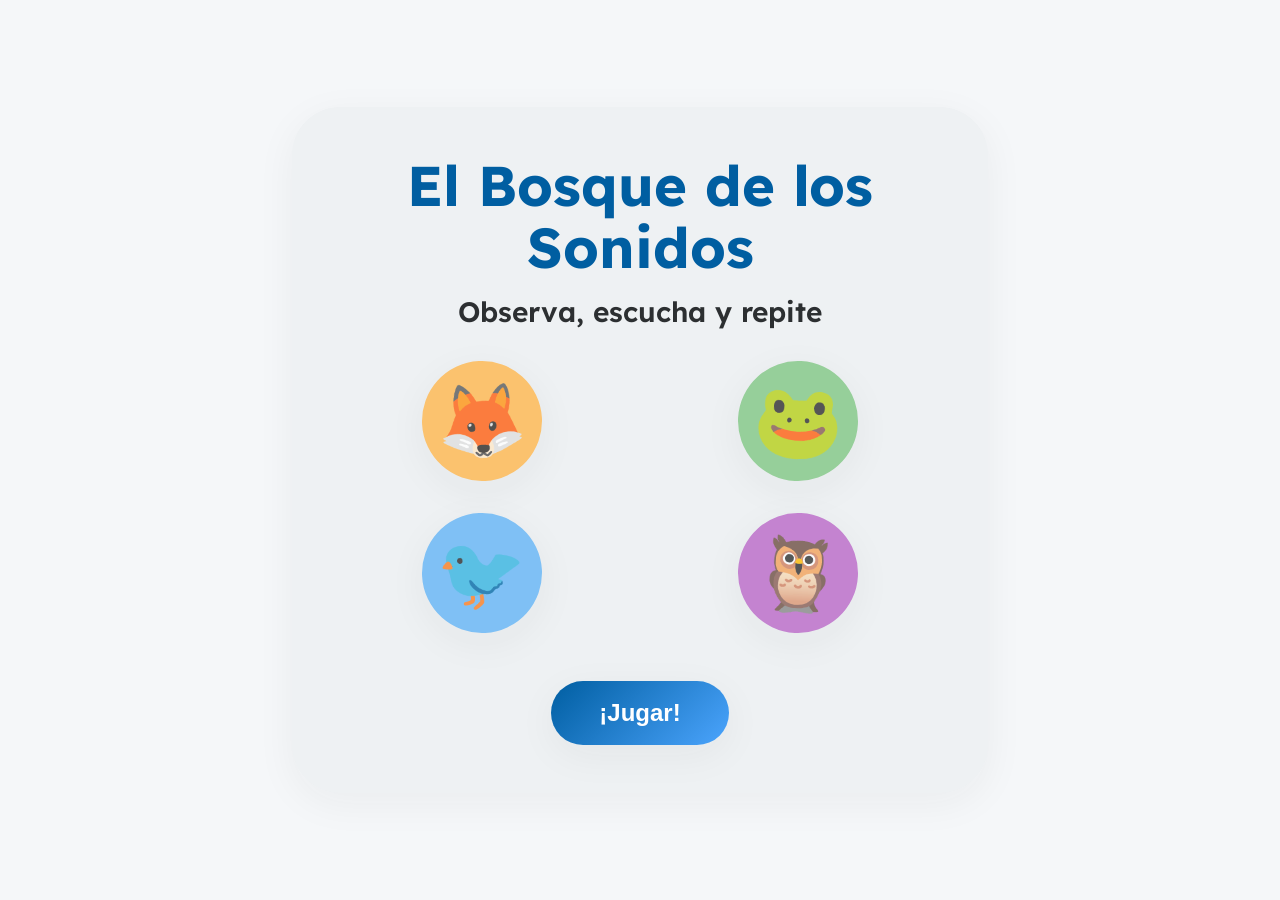
==== forest/index.html @ 24d1949c "prototipo de simon dice" ====
<!doctype html>
<html lang="es">
  <head>
    <meta charset="UTF-8" />
    <meta name="viewport" content="width=device-width, initial-scale=1.0" />
    <title>El Bosque de los Sonidos</title>
    <link rel="stylesheet" href="/forest/style.css" />
  </head>
  <body>
    <main class="game-surface">
      <header>
        <h1 class="display-lg">El Bosque de los Sonidos</h1>
        <p class="headline-md instruction-text" id="status-text">
          Observa, escucha y repite
        </p>
      </header>

      <div class="animal-grid">
        <button class="animal-pad" data-id="0" style="--pad-color: #ffb74d">
          🦊
        </button>
        <button class="animal-pad" data-id="1" style="--pad-color: #81c784">
          🐸
        </button>
        <button class="animal-pad" data-id="2" style="--pad-color: #64b5f6">
          🐦
        </button>
        <button class="animal-pad" data-id="3" style="--pad-color: #ba68c8">
          🦉
        </button>
      </div>

      <div class="controls">
        <button id="start-btn" class="primary-btn title-lg">¡Jugar!</button>
      </div>
    </main>

    <script src="/forest/script.js"></script>
  </body>
</html>
---- forest/style.css ----
@import url('https://fonts.googleapis.com/css2?family=Lexend:wght@400;600;700&display=swap');

:root {
  /* Design System Palette */
  --surface: #f5f7f9;
  --surface-container-low: #eef1f3;
  --on-surface: #2c2f31; /* Nada de negro puro */
  --primary: #005ea1;
  --primary-container: #4ba4fd;
  --on-primary: #ffffff;
  
  /* Sombra Ambiental: difuminada, expansiva, color oscuro al 5% */
  --ambient-shadow: 0px 10px 40px 0px rgba(44, 47, 49, 0.05);
  
  font-family: 'Lexend', sans-serif;
}

body {
  margin: 0;
  background-color: var(--surface);
  color: var(--on-surface);
  display: flex;
  justify-content: center;
  align-items: center;
  min-height: 100vh;
  overflow: hidden; /* Evita scrolls accidentales por los niños */
}

.game-surface {
  background-color: var(--surface-container-low);
  border-radius: 3rem; /* Esquinas muy suaves */
  padding: 3rem;
  box-shadow: var(--ambient-shadow);
  text-align: center;
  max-width: 600px;
  width: 90%;
}

/* Typography Scales */
.display-lg { font-size: 3.5rem; font-weight: 700; margin: 0; color: var(--primary); line-height: 1.1; }
.headline-md { font-size: 1.75rem; font-weight: 600; margin: 1rem 0 2rem; color: var(--on-surface); }
.title-lg { font-size: 1.5rem; font-weight: 600; }

/* Grid y Botones de Animales */
.animal-grid {
  display: grid;
  grid-template-columns: repeat(2, 1fr);
  gap: 2rem; /* Mucho espacio en blanco cognitivo */
  margin-bottom: 3rem;
  justify-items: center;
}

.animal-pad {
  background-color: var(--pad-color);
  border: none; /* Regla "No-Line" */
  border-radius: 9999px; /* Forma de píldora/círculo táctil */
  width: 120px;
  height: 120px;
  font-size: 4.5rem;
  display: flex;
  justify-content: center;
  align-items: center;
  cursor: pointer;
  box-shadow: var(--ambient-shadow);
  /* Animación fluida acelerada por hardware */
  transition: transform 0.2s cubic-bezier(0.34, 1.56, 0.64, 1), filter 0.2s ease;
  opacity: 0.8;
  -webkit-tap-highlight-color: transparent; /* Quita el recuadro azul nativo en móviles */
}

/* Asimetría Orgánica: Los animales están levemente inclinados */
.animal-pad:nth-child(odd) { transform: rotate(-3deg); }
.animal-pad:nth-child(even) { transform: rotate(3deg); }

/* Estado Activo (Cuando el juego se ilumina o el niño lo toca) */
.animal-pad.active {
  transform: scale(1.15) rotate(0deg); /* Exageración visual para feedback claro */
  filter: brightness(1.3);
  opacity: 1;
  box-shadow: 0px 20px 40px 0px rgba(44, 47, 49, 0.1);
}

/* Botón Primario: Signature Gradient */
.primary-btn {
  background: linear-gradient(135deg, var(--primary), var(--primary-container));
  color: var(--on-primary);
  border: none;
  border-radius: 3rem;
  padding: 1rem 3rem;
  min-height: 64px; /* Target táctil grande */
  cursor: pointer;
  box-shadow: var(--ambient-shadow);
  transition: transform 0.2s ease, box-shadow 0.2s ease;
}

.primary-btn:hover {
  transform: translateY(-2px);
}
.primary-btn:active {
  transform: scale(0.95);
}
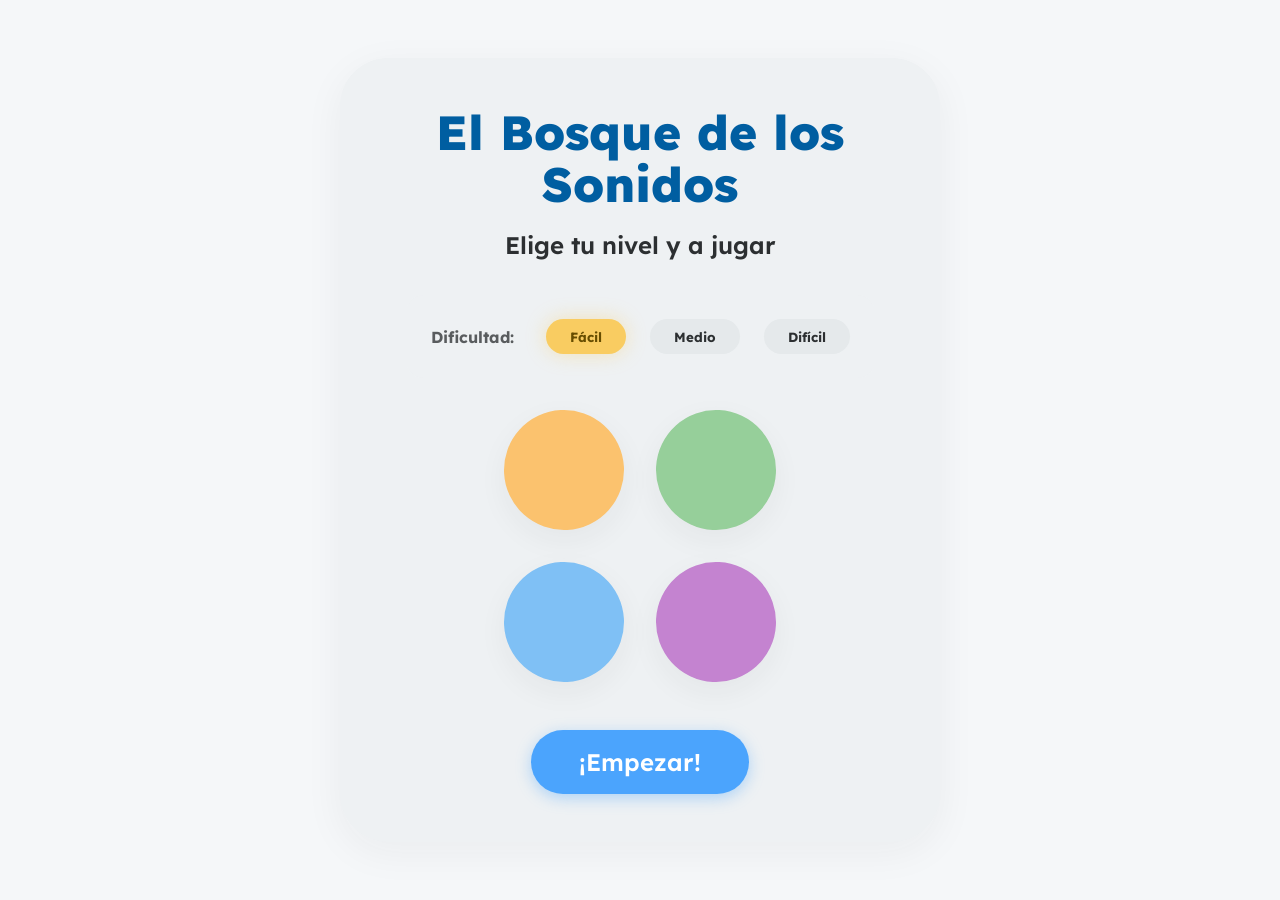
==== commit 7782b607: "modificación simon dice, ui y temporizadores DDA" ====
--- a/forest/index.html
+++ b/forest/index.html
@@ -3,38 +3,69 @@
   <head>
     <meta charset="UTF-8" />
     <meta name="viewport" content="width=device-width, initial-scale=1.0" />
-    <title>El Bosque de los Sonidos</title>
-    <link rel="stylesheet" href="/forest/style.css" />
+    <title>El Bosque de los Sonidos - EduPlay</title>
+    <link
+      href="https://fonts.googleapis.com/css2?family=Lexend:wght@400;600;700;800&display=swap"
+      rel="stylesheet"
+    />
+    <link rel="stylesheet" href="../style.css" />
+    <link rel="stylesheet" href="forest-style.css" />
   </head>
-  <body>
+  <body class="game-body">
     <main class="game-surface">
       <header>
         <h1 class="display-lg">El Bosque de los Sonidos</h1>
         <p class="headline-md instruction-text" id="status-text">
-          Observa, escucha y repite
+          Elige tu nivel y a jugar
         </p>
       </header>
 
-      <div class="animal-grid">
-        <button class="animal-pad" data-id="0" style="--pad-color: #ffb74d">
-          🦊
+      <div class="filters-container game-setup">
+        <span class="filter-label">Dificultad:</span>
+        <button
+          class="filter-btn difficulty-filter active-gold"
+          data-diff="facil"
+        >
+          Fácil
         </button>
-        <button class="animal-pad" data-id="1" style="--pad-color: #81c784">
-          🐸
+        <button class="filter-btn difficulty-filter" data-diff="medio">
+          Medio
         </button>
-        <button class="animal-pad" data-id="2" style="--pad-color: #64b5f6">
-          🐦
-        </button>
-        <button class="animal-pad" data-id="3" style="--pad-color: #ba68c8">
-          🦉
+        <button class="filter-btn difficulty-filter" data-diff="dificil">
+          Difícil
         </button>
       </div>
 
+      <div class="animal-grid">
+        <button
+          class="animal-pad"
+          data-id="0"
+          style="--pad-color: #ffb74d"
+        ></button>
+        <button
+          class="animal-pad"
+          data-id="1"
+          style="--pad-color: #81c784"
+        ></button>
+        <button
+          class="animal-pad"
+          data-id="2"
+          style="--pad-color: #64b5f6"
+        ></button>
+        <button
+          class="animal-pad"
+          data-id="3"
+          style="--pad-color: #ba68c8"
+        ></button>
+      </div>
+
       <div class="controls">
-        <button id="start-btn" class="primary-btn title-lg">¡Jugar!</button>
+        <button id="start-btn" class="btn btn-primary title-lg">
+          ¡Empezar!
+        </button>
       </div>
     </main>
 
-    <script src="/forest/script.js"></script>
+    <script src="game.js"></script>
   </body>
 </html>
--- a/style.css
+++ b/style.css
@@ -0,0 +1,538 @@
+/* --- Variables y Reset --- */
+:root {
+    --bg-color: #f5f7f9;
+    --surface-color: #ffffff;
+    --surface-light: #eef1f3;
+    --surface-border: #e5e9eb;
+    
+    --primary-blue: #005ea1;
+    --primary-light: #4ba4fd;
+    --text-main: #2c2f31;
+    --text-muted: #595c5e;
+    
+    --accent-yellow: #f9cc61;
+    --accent-yellow-dark: #674d00;
+    --accent-green: #8cf8bc;
+    --accent-green-dark: #006942;
+    --accent-red: #b31b25;
+    
+    --hero-gradient: linear-gradient(135deg, #e0f2fe 0%, #dcfce7 50%, #fef9c3 100%);
+}
+
+* {
+    margin: 0;
+    padding: 0;
+    box-sizing: border-box;
+}
+
+body {
+    font-family: 'Lexend', sans-serif;
+    background-color: var(--bg-color);
+    color: var(--text-main);
+    line-height: 1.5;
+}
+
+.container {
+    max-width: 1200px;
+    margin: 0 auto;
+    padding: 2rem;
+    display: flex;
+    flex-direction: column;
+    gap: 3rem;
+}
+
+/* --- Navbar --- */
+.navbar {
+    display: flex;
+    justify-content: space-between;
+    align-items: center;
+    padding: 1rem 2rem;
+    background-color: rgba(255, 255, 255, 0.8);
+    backdrop-filter: blur(16px);
+    box-shadow: 0 4px 20px rgba(0,0,0,0.03);
+    position: sticky;
+    top: 0;
+    z-index: 100;
+}
+
+.logo {
+    font-size: 1.5rem;
+    font-weight: 800;
+    background: linear-gradient(to bottom right, #0ea5e9, #2563eb);
+    -webkit-background-clip: text;
+    background-clip: text;
+    color: transparent;
+}
+
+.nav-links {
+    display: flex;
+    gap: 2rem;
+}
+
+.nav-links a {
+    text-decoration: none;
+    color: var(--text-muted);
+    font-weight: 500;
+    font-size: 0.95rem;
+    transition: color 0.3s;
+}
+
+.nav-links a.active, .nav-links a:hover {
+    color: var(--primary-light);
+    font-weight: 700;
+}
+
+.nav-actions {
+    display: flex;
+    align-items: center;
+    gap: 1rem;
+}
+
+.icon-btn {
+    background-color: var(--surface-light);
+    border: none;
+    color: var(--primary-light);
+    cursor: pointer;
+    display: flex;
+    align-items: center;
+    justify-content: center;
+    padding: 0.6rem;
+    border-radius: 50%;
+    transition: transform 0.3s;
+}
+
+.icon-btn:hover {
+    transform: scale(1.1);
+}
+
+.avatar {
+    width: 40px;
+    height: 40px;
+    border-radius: 50%;
+    overflow: hidden;
+    background-color: #e2e8f0;
+}
+
+.avatar img {
+    width: 100%;
+    height: 100%;
+    object-fit: cover;
+}
+
+/* --- Hero Section --- */
+.hero {
+    background: var(--hero-gradient);
+    border-radius: 2rem;
+    padding: 3rem;
+    display: flex;
+    justify-content: space-between;
+    align-items: center;
+    gap: 2rem;
+}
+
+.hero-content h1 {
+    font-size: 3.5rem;
+    font-weight: 900;
+    line-height: 1.1;
+    color: var(--text-main);
+    margin-bottom: 1rem;
+}
+
+.hero-content h1 span {
+    color: var(--primary-blue);
+}
+
+.hero-content p {
+    font-size: 1.2rem;
+    margin-bottom: 2rem;
+    color: var(--text-muted);
+}
+
+.hero-image-card {
+    background: var(--surface-color);
+    border-radius: 2rem;
+    width: 300px;
+    height: 300px;
+    display: flex;
+    justify-content: center;
+    align-items: center;
+    box-shadow: 0 10px 30px rgba(0,0,0,0.05);
+}
+
+.mascot {
+    width: 80%;
+    height: auto;
+}
+
+/* --- Buttons --- */
+.btn {
+    padding: 0.8rem 1.5rem;
+    border: none;
+    border-radius: 2rem;
+    font-family: 'Lexend', sans-serif;
+    font-weight: 700;
+    font-size: 1rem;
+    cursor: pointer;
+    display: inline-flex;
+    align-items: center;
+    gap: 0.5rem;
+    transition: transform 0.2s, box-shadow 0.2s;
+}
+
+.btn:active {
+    transform: scale(0.95);
+}
+
+.btn-primary {
+    background-color: var(--primary-light);
+    color: white;
+    box-shadow: 0 4px 15px rgba(75, 164, 253, 0.4);
+}
+
+.btn-success {
+    background-color: var(--accent-green);
+    color: var(--accent-green-dark);
+}
+
+/* --- Daily Challenge --- */
+.daily-challenge {
+    background-color: var(--surface-light);
+    padding: 2rem;
+    border-radius: 2rem;
+}
+
+.section-header {
+    display: flex;
+    justify-content: space-between;
+    align-items: center;
+    margin-bottom: 1.5rem;
+}
+
+.section-header h2, .library-header h2 {
+    font-size: 2.2rem;
+    font-weight: 900;
+    color: var(--text-main);
+}
+
+.badge {
+    padding: 0.4rem 0.8rem;
+    border-radius: 1rem;
+    font-size: 0.8rem;
+    font-weight: 700;
+    display: inline-flex;
+    align-items: center;
+    gap: 0.3rem;
+}
+
+.timer-badge {
+    background-color: var(--accent-green-dark);
+    color: white;
+}
+
+.logic-badge {
+    background-color: var(--accent-yellow);
+    color: var(--accent-yellow-dark);
+    margin-bottom: 0.5rem;
+}
+
+.challenge-cards {
+    display: flex;
+    gap: 1.5rem;
+}
+
+.card {
+    background-color: var(--surface-color);
+    border-radius: 1.5rem;
+    padding: 1.5rem;
+    box-shadow: 0 4px 15px rgba(0,0,0,0.02);
+}
+
+.challenge-main-card {
+    flex: 2;
+    display: flex;
+    gap: 1.5rem;
+    align-items: center;
+}
+
+.challenge-img-placeholder {
+    width: 250px;
+    height: 150px;
+    background-color: #333;
+    border-radius: 1rem;
+    background-image: repeating-linear-gradient(45deg, #222 25%, transparent 25%, transparent 75%, #222 75%, #222), repeating-linear-gradient(45deg, #222 25%, #333 25%, #333 75%, #222 75%, #222);
+    background-position: 0 0, 10px 10px;
+    background-size: 20px 20px;
+}
+
+.challenge-info h3 {
+    font-size: 1.4rem;
+    font-weight: 800;
+    margin-bottom: 0.5rem;
+}
+
+.challenge-info p {
+    color: var(--text-muted);
+    font-size: 0.9rem;
+    margin-bottom: 1rem;
+}
+
+.reward-card {
+    flex: 1;
+    display: flex;
+    flex-direction: column;
+    align-items: center;
+    justify-content: center;
+    text-align: center;
+}
+
+.reward-icon {
+    width: 60px;
+    height: 60px;
+    background-color: var(--accent-yellow);
+    border-radius: 50%;
+    display: flex;
+    justify-content: center;
+    align-items: center;
+    margin-bottom: 1rem;
+}
+
+.reward-icon span {
+    color: var(--accent-yellow-dark);
+    font-size: 2rem;
+}
+
+/* --- Game Library (Nuevo) --- */
+.game-library {
+    display: flex;
+    flex-direction: column;
+    gap: 2rem;
+}
+
+.library-header {
+    display: flex;
+    flex-direction: column;
+    gap: 1.5rem;
+}
+
+.filters-container {
+    display: flex;
+    flex-wrap: wrap;
+    gap: 1.5rem;
+    align-items: center;
+    background-color: var(--surface-light);
+    padding: 1.5rem;
+    border-radius: 1rem;
+}
+
+.filter-group {
+    display: flex;
+    align-items: center;
+    gap: 0.5rem;
+}
+
+.scrollable-filters {
+    flex: 1;
+    overflow-x: auto;
+    scrollbar-width: none; /* Firefox */
+}
+.scrollable-filters::-webkit-scrollbar {
+    display: none; /* Chrome/Safari */
+}
+
+.filter-label {
+    font-weight: 700;
+    color: var(--text-muted);
+    margin-right: 0.5rem;
+    white-space: nowrap;
+}
+
+.filter-btn {
+    padding: 0.6rem 1.5rem;
+    border-radius: 2rem;
+    border: none;
+    background-color: var(--surface-border);
+    color: var(--text-main);
+    font-family: inherit;
+    font-weight: 700;
+    cursor: pointer;
+    white-space: nowrap;
+    transition: all 0.3s;
+}
+
+.filter-btn:hover {
+    background-color: #dfe3e6;
+}
+
+.filter-btn.active-gold {
+    background-color: var(--accent-yellow);
+    color: var(--accent-yellow-dark);
+    box-shadow: 0 0 20px rgba(249,204,97,0.4);
+}
+
+/* Library Bento Grid */
+.library-grid {
+    display: grid;
+    grid-template-columns: 1fr;
+    gap: 2rem;
+}
+
+@media (min-width: 768px) {
+    .library-grid {
+        grid-template-columns: repeat(2, 1fr);
+    }
+    .library-card.featured {
+        grid-column: span 2;
+    }
+}
+
+@media (min-width: 1024px) {
+    .library-grid {
+        grid-template-columns: repeat(3, 1fr);
+    }
+    .library-card.featured {
+        grid-column: span 1;
+        grid-row: span 2;
+    }
+}
+
+/* Cards */
+.library-card {
+    
+background-color: var(--surface-color);
+  border: 15px solid var(--surface-color);
+  border-radius: 1.5rem;
+  box-shadow: 0 0 40px rgba(44,47,49,0.05);
+  cursor: pointer;
+
+  display: flex;
+  flex-direction: column;
+
+  transition:
+    transform 0.55s cubic-bezier(.34,1.56,.64,1),
+    box-shadow 0.55s ease;
+  will-change: transform;
+
+}
+
+.library-card:hover {
+    transform: translateY(-14px) scale(1.03);
+    box-shadow: 0 30px 60px rgba(0,0,0,0.12);
+
+}
+
+.card-img-container {
+    position: relative;
+    border-radius: 0.8rem;
+    overflow: hidden;
+    height: 250px;
+
+    transition: transform 0.7s cubic-bezier(.22,1,.36,1);
+    will-change: transform;
+
+}
+
+/* Efectos de rotación al hacer hover */
+.rotate-neg-1 { transform: rotate(-1deg); }
+.rotate-pos-1 { transform: rotate(1deg); }
+.rotate-neg-2 { transform: rotate(-2deg); }
+.rotate-pos-2 { transform: rotate(2deg); }
+
+.library-card:hover .card-img-container {
+    transform: rotate(0deg) scale(1.08);
+}
+
+.library-card.featured .card-img-container {
+    height: 250px;
+}
+@media (min-width: 1024px) {
+    .library-card.featured .card-img-container {
+        height: calc(100% - 80px); /* Ajuste para el row-span-2 */
+    }
+}
+
+/* Imágenes Placeholder */
+.img-placeholder {
+    width: 100%;
+    height: 100%;
+}
+.bg-blue-grad { background: linear-gradient(135deg, #a1c4fd 0%, #c2e9fb 100%); }
+.bg-green-grad { background: linear-gradient(135deg, #d4fc79 0%, #96e6a1 100%); }
+.bg-yellow-grad { background: linear-gradient(135deg, #fdfbfb 0%, #ebedee 100%); }
+.bg-darkblue-grad { background: linear-gradient(135deg, #09203f 0%, #537895 100%); }
+.bg-red-grad { background: linear-gradient(135deg, #ff9a9e 0%, #fecfef 99%, #fecfef 100%); }
+
+/* Íconos Flotantes */
+.icon-circle {
+    position: absolute;
+    top: 1rem;
+    right: 1rem;
+    width: 48px;
+    height: 48px;
+    background-color: rgba(255, 255, 255, 0.7);
+    backdrop-filter: blur(8px);
+    border-radius: 50%;
+    display: flex;
+    align-items: center;
+    justify-content: center;
+    box-shadow: 0 2px 10px rgba(0,0,0,0.1);
+    transition: transform 0.5s cubic-bezier(.34,1.56,.64,1);
+}
+
+
+.library-card:hover .icon-circle {
+    transform: scale(1.15) rotate(6deg);
+}
+
+
+.icon-circle span {
+    font-size: 1.5rem;
+    font-variation-settings: 'FILL' 1;
+}
+
+/* Colores de íconos */
+.text-blue { color: #3997ef; }
+.text-green { color: #006942; }
+.text-yellow { color: #745700; }
+.text-darkblue { color: #005ea1; }
+.text-red { color: #b31b25; }
+
+.card-info {
+    padding: 1.5rem 0.5rem 0.5rem;
+}
+
+.card-info h3 {
+    font-size: 1.4rem;
+    font-weight: 800;
+    margin-bottom: 0.2rem;
+}
+
+.card-info p {
+    color: var(--text-muted);
+    font-weight: 500;
+    font-size: 0.9rem;
+}
+
+/* Responsive */
+@media (max-width: 900px) {
+    .hero {
+        flex-direction: column;
+        text-align: center;
+    }
+    
+    .challenge-cards {
+        flex-direction: column;
+    }
+    
+    .challenge-main-card {
+        flex-direction: column;
+        text-align: center;
+    }
+    
+    .challenge-img-placeholder {
+        width: 100%;
+    }
+    
+    .nav-links {
+        display: none;
+    }
+}
--- a/forest/forest-style.css
+++ b/forest/forest-style.css
@@ -0,0 +1,169 @@
+@import url('https://fonts.googleapis.com/css2?family=Lexend:wght@400;600;700&display=swap');
+
+:root {
+  /* Design System Palette */
+  --surface: #f5f7f9;
+  --surface-container-low: #eef1f3;
+  --on-surface: #2c2f31; /* Nada de negro puro */
+  --primary: #005ea1;
+  --primary-container: #4ba4fd;
+  --on-primary: #ffffff;
+  
+  /* Sombra Ambiental: difuminada, expansiva, color oscuro al 5% */
+  --ambient-shadow: 0px 10px 40px 0px rgba(44, 47, 49, 0.05);
+  
+  font-family: 'Lexend', sans-serif;
+}
+
+body {
+  margin: 0;
+  background-color: var(--surface);
+  color: var(--on-surface);
+  display: flex;
+  justify-content: center;
+  align-items: center;
+  min-height: 100vh;
+  overflow: hidden; /* Evita scrolls accidentales por los niños */
+}
+
+.game-surface {
+  background-color: var(--surface-container-low);
+  border-radius: 3rem; /* Esquinas muy suaves */
+  padding: 3rem;
+  box-shadow: var(--ambient-shadow);
+  text-align: center;
+  max-width: 600px;
+  width: 90%;
+}
+
+/* Typography Scales */
+.display-lg { font-size: 3.5rem; font-weight: 700; margin: 0; color: var(--primary); line-height: 1.1; }
+.headline-md { font-size: 1.75rem; font-weight: 600; margin: 1rem 0 2rem; color: var(--on-surface); }
+.title-lg { font-size: 1.5rem; font-weight: 600; }
+
+/* Grid y Botones de Animales */
+.animal-grid {
+  display: grid;
+  grid-template-columns: repeat(2, 1fr);
+  gap: 2rem; /* Mucho espacio en blanco cognitivo */
+  margin-bottom: 3rem;
+  justify-items: center;
+}
+
+.animal-pad {
+  background-color: var(--pad-color);
+  border: none; /* Regla "No-Line" */
+  border-radius: 9999px; /* Forma de píldora/círculo táctil */
+  width: 120px;
+  height: 120px;
+  font-size: 4.5rem;
+  display: flex;
+  justify-content: center;
+  align-items: center;
+  cursor: pointer;
+  box-shadow: var(--ambient-shadow);
+  /* Animación fluida acelerada por hardware */
+  transition: transform 0.2s cubic-bezier(0.34, 1.56, 0.64, 1), filter 0.2s ease;
+  opacity: 0.8;
+  -webkit-tap-highlight-color: transparent; /* Quita el recuadro azul nativo en móviles */
+}
+
+/* Asimetría Orgánica: Los animales están levemente inclinados */
+.animal-pad:nth-child(odd) { transform: rotate(-3deg); }
+.animal-pad:nth-child(even) { transform: rotate(3deg); }
+
+/* Estado Activo (Cuando el juego se ilumina o el niño lo toca) */
+.animal-pad.active {
+  transform: scale(1.15) rotate(0deg); /* Exageración visual para feedback claro */
+  filter: brightness(1.3);
+  opacity: 1;
+  box-shadow: 0px 20px 40px 0px rgba(44, 47, 49, 0.1);
+}
+
+/* Botón Primario: Signature Gradient */
+.primary-btn {
+  background: linear-gradient(135deg, var(--primary), var(--primary-container));
+  color: var(--on-primary);
+  border: none;
+  border-radius: 3rem;
+  padding: 1rem 3rem;
+  min-height: 64px; /* Target táctil grande */
+  cursor: pointer;
+  box-shadow: var(--ambient-shadow);
+  transition: transform 0.2s ease, box-shadow 0.2s ease;
+}
+
+.primary-btn:hover {
+  transform: translateY(-2px);
+}
+.primary-btn:active {
+  transform: scale(0.95);
+}
+
+.game-body {
+  display: flex;
+  justify-content: center;
+  align-items: center;
+  min-height: 100vh;
+  background-color: var(--bg-color); /* Variable de tu style.css */
+  margin: 0;
+  overflow: hidden;
+}
+
+.game-surface {
+  background-color: var(--surface-light);
+  border-radius: 3rem;
+  padding: 3rem;
+  box-shadow: 0px 10px 40px 0px rgba(44, 47, 49, 0.05); /* Ambient Shadow */
+  text-align: center;
+  max-width: 600px;
+  width: 90%;
+  display: flex;
+  flex-direction: column;
+  align-items: center;
+}
+
+.display-lg { font-size: 3rem; font-weight: 800; color: var(--primary-blue); line-height: 1.1; margin-bottom: 0.5rem;}
+.headline-md { font-size: 1.5rem; font-weight: 600; color: var(--text-main); margin-bottom: 2rem;}
+
+.game-setup {
+  margin-bottom: 2rem;
+  justify-content: center;
+}
+
+.animal-grid {
+  display: grid;
+  grid-template-columns: repeat(2, 1fr);
+  gap: 2rem;
+  margin-bottom: 3rem;
+}
+
+.animal-pad {
+  background-color: var(--pad-color);
+  border: none;
+  border-radius: 9999px; /* Forma de pastilla/táctil */
+  width: 120px;
+  height: 120px;
+  font-size: 4.5rem;
+  display: flex;
+  justify-content: center;
+  align-items: center;
+  cursor: pointer;
+  box-shadow: 0px 10px 30px rgba(0,0,0,0.05);
+  transition: transform 0.2s cubic-bezier(0.34, 1.56, 0.64, 1), filter 0.2s ease;
+  opacity: 0.8;
+  -webkit-tap-highlight-color: transparent;
+}
+
+.animal-pad:nth-child(odd) { transform: rotate(-3deg); }
+.animal-pad:nth-child(even) { transform: rotate(3deg); }
+
+/* Animación cuando se presiona o la máquina lo ilumina */
+.animal-pad.active {
+  transform: scale(1.15) rotate(0deg);
+  filter: brightness(1.3);
+  opacity: 1;
+  box-shadow: 0px 20px 40px 0px rgba(44, 47, 49, 0.15);
+}
+
+.title-lg { font-size: 1.5rem; padding: 1rem 3rem; min-height: 64px; border-radius: 3rem;}
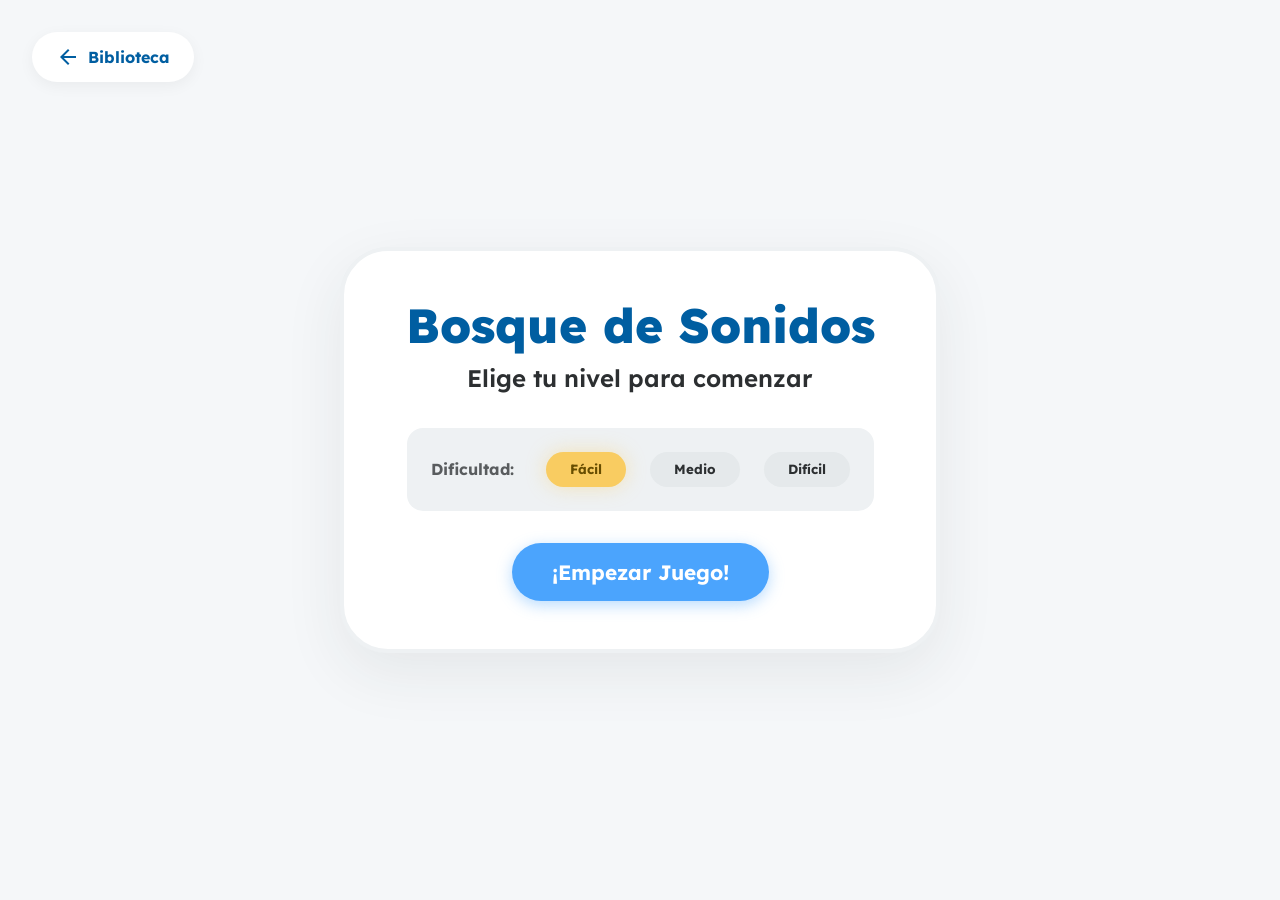
==== commit a2bf5fe6: "mejora de ui y ux del juego de simon dice" ====
--- a/forest/index.html
+++ b/forest/index.html
@@ -8,19 +8,29 @@
       href="https://fonts.googleapis.com/css2?family=Lexend:wght@400;600;700;800&display=swap"
       rel="stylesheet"
     />
+    <link
+      href="https://fonts.googleapis.com/css2?family=Material+Symbols+Outlined:wght,FILL@100..700,0..1&display=swap"
+      rel="stylesheet"
+    />
     <link rel="stylesheet" href="../style.css" />
     <link rel="stylesheet" href="forest-style.css" />
   </head>
   <body class="game-body">
+    <nav class="top-nav">
+      <a href="../index.html" class="btn-back">
+        <span class="material-symbols-outlined">arrow_back</span> Biblioteca
+      </a>
+    </nav>
+
     <main class="game-surface">
       <header>
-        <h1 class="display-lg">El Bosque de los Sonidos</h1>
+        <h1 class="display-lg">Bosque de Sonidos</h1>
         <p class="headline-md instruction-text" id="status-text">
-          Elige tu nivel y a jugar
+          Elige tu nivel para comenzar
         </p>
       </header>
 
-      <div class="filters-container game-setup">
+      <div class="filters-container game-setup" id="setup-area">
         <span class="filter-label">Dificultad:</span>
         <button
           class="filter-btn difficulty-filter active-gold"
@@ -36,7 +46,7 @@
         </button>
       </div>
 
-      <div class="animal-grid">
+      <div class="animal-grid hidden" id="game-board">
         <button
           class="animal-pad"
           data-id="0"
@@ -61,8 +71,34 @@
 
       <div class="controls">
         <button id="start-btn" class="btn btn-primary title-lg">
-          ¡Empezar!
+          ¡Empezar Juego!
         </button>
+
+        <div
+          id="post-level-actions"
+          class="hidden"
+          style="
+            display: flex;
+            gap: 1rem;
+            justify-content: center;
+            flex-wrap: wrap;
+          "
+        >
+          <button
+            id="continue-btn"
+            class="btn btn-success title-lg"
+            style="margin-bottom: 0"
+          >
+            Continuar
+          </button>
+          <button
+            id="restart-menu-btn"
+            class="btn filter-btn title-lg"
+            style="background: var(--surface-border)"
+          >
+            Cambiar Nivel
+          </button>
+        </div>
       </div>
     </main>
 
--- a/forest/forest-style.css
+++ b/forest/forest-style.css
@@ -1,126 +1,57 @@
-@import url('https://fonts.googleapis.com/css2?family=Lexend:wght@400;600;700&display=swap');
-
-:root {
-  /* Design System Palette */
-  --surface: #f5f7f9;
-  --surface-container-low: #eef1f3;
-  --on-surface: #2c2f31; /* Nada de negro puro */
-  --primary: #005ea1;
-  --primary-container: #4ba4fd;
-  --on-primary: #ffffff;
-  
-  /* Sombra Ambiental: difuminada, expansiva, color oscuro al 5% */
-  --ambient-shadow: 0px 10px 40px 0px rgba(44, 47, 49, 0.05);
-  
-  font-family: 'Lexend', sans-serif;
-}
-
-body {
-  margin: 0;
-  background-color: var(--surface);
-  color: var(--on-surface);
-  display: flex;
-  justify-content: center;
-  align-items: center;
-  min-height: 100vh;
-  overflow: hidden; /* Evita scrolls accidentales por los niños */
-}
-
-.game-surface {
-  background-color: var(--surface-container-low);
-  border-radius: 3rem; /* Esquinas muy suaves */
-  padding: 3rem;
-  box-shadow: var(--ambient-shadow);
-  text-align: center;
-  max-width: 600px;
-  width: 90%;
-}
-
-/* Typography Scales */
-.display-lg { font-size: 3.5rem; font-weight: 700; margin: 0; color: var(--primary); line-height: 1.1; }
-.headline-md { font-size: 1.75rem; font-weight: 600; margin: 1rem 0 2rem; color: var(--on-surface); }
-.title-lg { font-size: 1.5rem; font-weight: 600; }
-
-/* Grid y Botones de Animales */
-.animal-grid {
-  display: grid;
-  grid-template-columns: repeat(2, 1fr);
-  gap: 2rem; /* Mucho espacio en blanco cognitivo */
-  margin-bottom: 3rem;
-  justify-items: center;
-}
-
-.animal-pad {
-  background-color: var(--pad-color);
-  border: none; /* Regla "No-Line" */
-  border-radius: 9999px; /* Forma de píldora/círculo táctil */
-  width: 120px;
-  height: 120px;
-  font-size: 4.5rem;
-  display: flex;
-  justify-content: center;
-  align-items: center;
-  cursor: pointer;
-  box-shadow: var(--ambient-shadow);
-  /* Animación fluida acelerada por hardware */
-  transition: transform 0.2s cubic-bezier(0.34, 1.56, 0.64, 1), filter 0.2s ease;
-  opacity: 0.8;
-  -webkit-tap-highlight-color: transparent; /* Quita el recuadro azul nativo en móviles */
-}
-
-/* Asimetría Orgánica: Los animales están levemente inclinados */
-.animal-pad:nth-child(odd) { transform: rotate(-3deg); }
-.animal-pad:nth-child(even) { transform: rotate(3deg); }
-
-/* Estado Activo (Cuando el juego se ilumina o el niño lo toca) */
-.animal-pad.active {
-  transform: scale(1.15) rotate(0deg); /* Exageración visual para feedback claro */
-  filter: brightness(1.3);
-  opacity: 1;
-  box-shadow: 0px 20px 40px 0px rgba(44, 47, 49, 0.1);
-}
-
-/* Botón Primario: Signature Gradient */
-.primary-btn {
-  background: linear-gradient(135deg, var(--primary), var(--primary-container));
-  color: var(--on-primary);
-  border: none;
-  border-radius: 3rem;
-  padding: 1rem 3rem;
-  min-height: 64px; /* Target táctil grande */
-  cursor: pointer;
-  box-shadow: var(--ambient-shadow);
-  transition: transform 0.2s ease, box-shadow 0.2s ease;
-}
-
-.primary-btn:hover {
-  transform: translateY(-2px);
-}
-.primary-btn:active {
-  transform: scale(0.95);
-}
+/* Hereda fuentes y base de tu style.css */
 
 .game-body {
   display: flex;
   justify-content: center;
   align-items: center;
   min-height: 100vh;
-  background-color: var(--bg-color); /* Variable de tu style.css */
+  background-color: var(--bg-color); /* #f5f7f9 del root */
   margin: 0;
   overflow: hidden;
+  position: relative;
 }
 
+/* UI de Navegación */
+.top-nav {
+  position: absolute;
+  top: 2rem;
+  left: 2rem;
+  z-index: 100;
+}
+
+.btn-back {
+  display: inline-flex;
+  align-items: center;
+  gap: 0.5rem;
+  text-decoration: none;
+  color: var(--primary-blue);
+  font-weight: 700;
+  background-color: #ffffff;
+  padding: 0.8rem 1.5rem;
+  border-radius: 2rem;
+  box-shadow: 0 4px 15px rgba(0,0,0,0.05);
+  transition: transform 0.2s, box-shadow 0.2s;
+}
+
+.btn-back:hover {
+  transform: translateY(-2px);
+  box-shadow: 0 6px 20px rgba(0,0,0,0.1);
+}
+
+/* Mejora de Contraste en la Tarjeta Principal */
 .game-surface {
-  background-color: var(--surface-light);
+  background-color: #ffffff; /* Blanco puro para separar del fondo gris */
+  border: 4px solid var(--surface-light); /* Borde sutil */
   border-radius: 3rem;
   padding: 3rem;
-  box-shadow: 0px 10px 40px 0px rgba(44, 47, 49, 0.05); /* Ambient Shadow */
+  box-shadow: 0px 20px 60px 0px rgba(44, 47, 49, 0.08); /* Sombra más pronunciada */
   text-align: center;
   max-width: 600px;
   width: 90%;
   display: flex;
   flex-direction: column;
   align-items: center;
+  z-index: 10;
 }
 
 .display-lg { font-size: 3rem; font-weight: 800; color: var(--primary-blue); line-height: 1.1; margin-bottom: 0.5rem;}
@@ -135,13 +66,18 @@
   display: grid;
   grid-template-columns: repeat(2, 1fr);
   gap: 2rem;
-  margin-bottom: 3rem;
+  margin-bottom: 2rem;
+}
+
+/* Clase de utilidad para ocultar elementos fluidamente */
+.hidden {
+  display: none !important;
 }
 
 .animal-pad {
   background-color: var(--pad-color);
   border: none;
-  border-radius: 9999px; /* Forma de pastilla/táctil */
+  border-radius: 9999px; 
   width: 120px;
   height: 120px;
   font-size: 4.5rem;
@@ -149,21 +85,28 @@
   justify-content: center;
   align-items: center;
   cursor: pointer;
-  box-shadow: 0px 10px 30px rgba(0,0,0,0.05);
+  box-shadow: 0px 10px 30px rgba(0,0,0,0.08);
   transition: transform 0.2s cubic-bezier(0.34, 1.56, 0.64, 1), filter 0.2s ease;
   opacity: 0.8;
   -webkit-tap-highlight-color: transparent;
+  user-select: none; /* Evita que se seleccione el texto (emoji) por accidente */
 }
 
 .animal-pad:nth-child(odd) { transform: rotate(-3deg); }
 .animal-pad:nth-child(even) { transform: rotate(3deg); }
 
-/* Animación cuando se presiona o la máquina lo ilumina */
 .animal-pad.active {
   transform: scale(1.15) rotate(0deg);
   filter: brightness(1.3);
   opacity: 1;
-  box-shadow: 0px 20px 40px 0px rgba(44, 47, 49, 0.15);
+  box-shadow: 0px 20px 40px 0px rgba(44, 47, 49, 0.2);
 }
 
-.title-lg { font-size: 1.5rem; padding: 1rem 3rem; min-height: 64px; border-radius: 3rem;}+.title-lg { font-size: 1.3rem; padding: 1rem 2.5rem; min-height: 56px; border-radius: 3rem;}
+
+@media (max-width: 600px) {
+  .top-nav { top: 1rem; left: 1rem; }
+  .btn-back { padding: 0.5rem 1rem; font-size: 0.9rem; }
+  .game-surface { padding: 2rem; margin-top: 3rem; }
+  .animal-pad { width: 90px; height: 90px; font-size: 3.5rem; }
+}
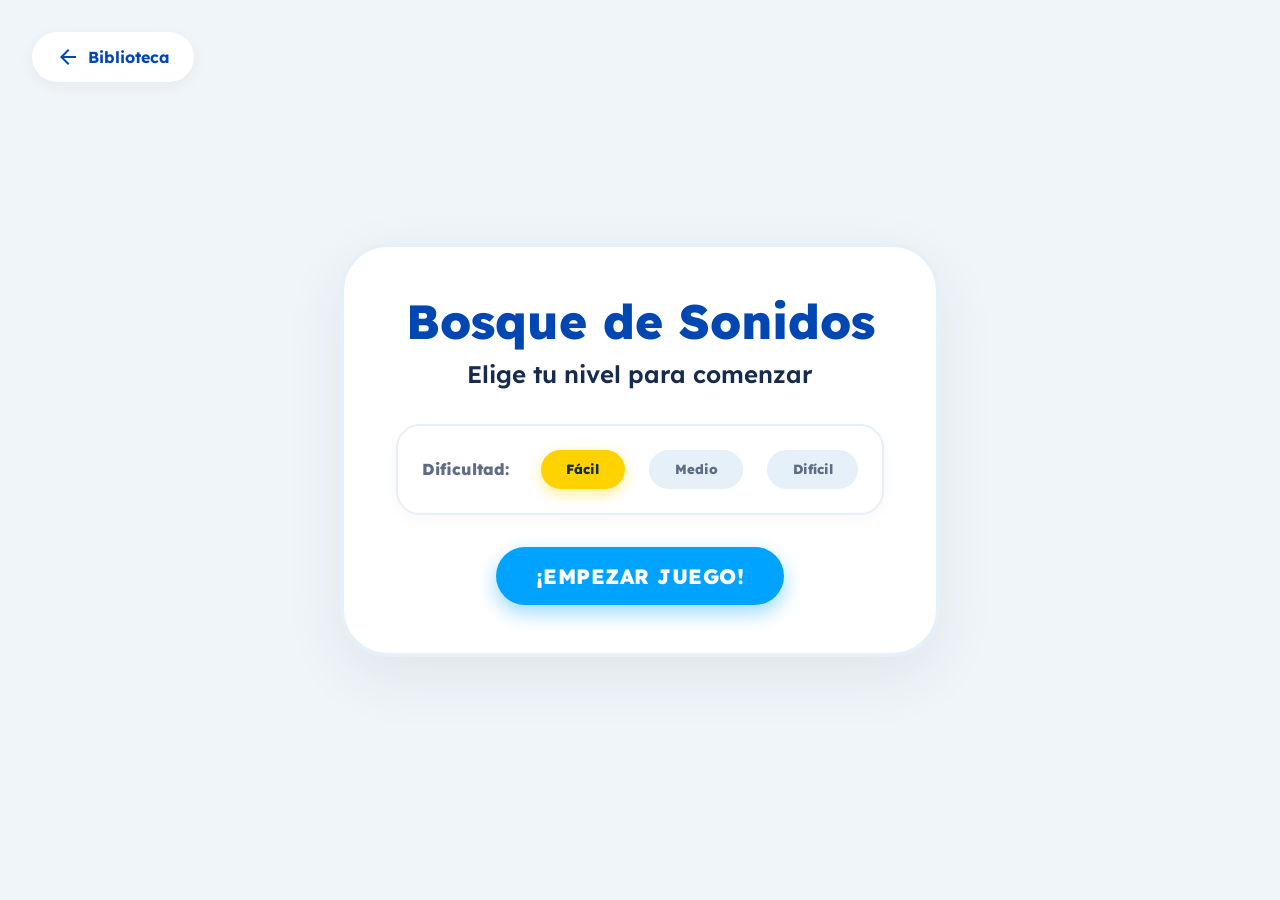
==== commit e5ee8f0e: "Implementados grandes mejoras en la ui del home y del minijuego del bosque de los sonidos Implementa" ====
--- a/forest/index.html
+++ b/forest/index.html
@@ -96,7 +96,7 @@
             class="btn filter-btn title-lg"
             style="background: var(--surface-border)"
           >
-            Cambiar Nivel
+            Cambiar Dificultad
           </button>
         </div>
       </div>
--- a/style.css
+++ b/style.css
@@ -1,22 +1,28 @@
-/* --- Variables y Reset --- */
+/* --- Variables y Reset (PALETA VÍVIDA Y DIVERTIDA) --- */
 :root {
-    --bg-color: #f5f7f9;
+    /* Fondos más amigables, no tan grises */
+    --bg-color: #F0F5FA; 
     --surface-color: #ffffff;
-    --surface-light: #eef1f3;
-    --surface-border: #e5e9eb;
+    --surface-light: #E6F0F9;
+    --surface-border: #CBE0F4;
     
-    --primary-blue: #005ea1;
-    --primary-light: #4ba4fd;
-    --text-main: #2c2f31;
-    --text-muted: #595c5e;
+    /* Azules más eléctricos y vibrantes */
+    --primary-blue: #0047B3; 
+    --primary-light: #00A3FF; 
     
-    --accent-yellow: #f9cc61;
-    --accent-yellow-dark: #674d00;
-    --accent-green: #8cf8bc;
-    --accent-green-dark: #006942;
-    --accent-red: #b31b25;
+    /* Textos oscuros pero azulados para no usar el negro puro (cansa la vista) */
+    --text-main: #172B4D; 
+    --text-muted: #5E6C84;
     
-    --hero-gradient: linear-gradient(135deg, #e0f2fe 0%, #dcfce7 50%, #fef9c3 100%);
+    /* Colores de acento saturados (Estilo juego) */
+    --accent-yellow: #FFD200; 
+    --accent-yellow-dark: #D48806;
+    --accent-green: #00D084; 
+    --accent-green-dark: #008A57;
+    --accent-red: #FF4B4B; 
+    
+    /* Gradiente del Hero: De morado chicle a celeste brillante */
+    --hero-gradient: linear-gradient(135deg, #E0C3FC 0%, #8EC5FC 100%);
 }
 
 * {
@@ -47,21 +53,22 @@
     justify-content: space-between;
     align-items: center;
     padding: 1rem 2rem;
-    background-color: rgba(255, 255, 255, 0.8);
+    background-color: rgba(255, 255, 255, 0.9);
     backdrop-filter: blur(16px);
-    box-shadow: 0 4px 20px rgba(0,0,0,0.03);
+    box-shadow: 0 4px 20px rgba(0, 163, 255, 0.08); /* Sombra con tono azulado */
     position: sticky;
     top: 0;
     z-index: 100;
 }
 
 .logo {
-    font-size: 1.5rem;
-    font-weight: 800;
-    background: linear-gradient(to bottom right, #0ea5e9, #2563eb);
+    font-size: 1.8rem;
+    font-weight: 900;
+    background: linear-gradient(to right, #00A3FF, #0047B3);
     -webkit-background-clip: text;
     background-clip: text;
     color: transparent;
+    letter-spacing: -0.5px;
 }
 
 .nav-links {
@@ -72,14 +79,14 @@
 .nav-links a {
     text-decoration: none;
     color: var(--text-muted);
-    font-weight: 500;
-    font-size: 0.95rem;
+    font-weight: 600;
+    font-size: 1rem;
     transition: color 0.3s;
 }
 
 .nav-links a.active, .nav-links a:hover {
     color: var(--primary-light);
-    font-weight: 700;
+    font-weight: 800;
 }
 
 .nav-actions {
@@ -96,21 +103,25 @@
     display: flex;
     align-items: center;
     justify-content: center;
-    padding: 0.6rem;
+    padding: 0.7rem;
     border-radius: 50%;
     transition: transform 0.3s;
 }
 
 .icon-btn:hover {
-    transform: scale(1.1);
+    transform: scale(1.15);
+    background-color: var(--primary-light);
+    color: white;
 }
 
 .avatar {
-    width: 40px;
-    height: 40px;
+    width: 45px;
+    height: 45px;
     border-radius: 50%;
     overflow: hidden;
-    background-color: #e2e8f0;
+    background-color: var(--accent-yellow);
+    border: 2px solid white;
+    box-shadow: 0 4px 10px rgba(0,0,0,0.1);
 }
 
 .avatar img {
@@ -122,16 +133,17 @@
 /* --- Hero Section --- */
 .hero {
     background: var(--hero-gradient);
-    border-radius: 2rem;
-    padding: 3rem;
+    border-radius: 2.5rem;
+    padding: 4rem;
     display: flex;
     justify-content: space-between;
     align-items: center;
     gap: 2rem;
+    box-shadow: 0 15px 35px rgba(142, 197, 252, 0.3);
 }
 
 .hero-content h1 {
-    font-size: 3.5rem;
+    font-size: 4rem;
     font-weight: 900;
     line-height: 1.1;
     color: var(--text-main);
@@ -139,234 +151,139 @@
 }
 
 .hero-content h1 span {
-    color: var(--primary-blue);
+    color: #ffffff;
+    text-shadow: 2px 2px 0px var(--primary-blue); /* Toque lúdico */
 }
 
 .hero-content p {
-    font-size: 1.2rem;
-    margin-bottom: 2rem;
-    color: var(--text-muted);
+    font-size: 1.3rem;
+    font-weight: 500;
+    margin-bottom: 2.5rem;
+    color: #2D3748;
 }
 
 .hero-image-card {
     background: var(--surface-color);
-    border-radius: 2rem;
-    width: 300px;
-    height: 300px;
+    border-radius: 2.5rem;
+    width: 320px;
+    height: 320px;
     display: flex;
     justify-content: center;
     align-items: center;
-    box-shadow: 0 10px 30px rgba(0,0,0,0.05);
+    box-shadow: 0 20px 40px rgba(0,0,0,0.1);
+    border: 8px solid white;
 }
 
 .mascot {
-    width: 80%;
+    width: 85%;
     height: auto;
 }
 
 /* --- Buttons --- */
 .btn {
-    padding: 0.8rem 1.5rem;
+    padding: 1rem 2rem;
     border: none;
     border-radius: 2rem;
     font-family: 'Lexend', sans-serif;
-    font-weight: 700;
-    font-size: 1rem;
+    font-weight: 800;
+    font-size: 1.1rem;
     cursor: pointer;
     display: inline-flex;
     align-items: center;
-    gap: 0.5rem;
-    transition: transform 0.2s, box-shadow 0.2s;
-}
-
-.btn:active {
-    transform: scale(0.95);
+    gap: 0.6rem;
+    text-transform: uppercase;
+    letter-spacing: 0.5px;
+    /* La animación de Fabio sigue intacta en JS/CSS transitions */
+    transition: transform 0.2s, box-shadow 0.2s, background-color 0.2s;
 }
 
 .btn-primary {
     background-color: var(--primary-light);
     color: white;
-    box-shadow: 0 4px 15px rgba(75, 164, 253, 0.4);
+    box-shadow: 0 8px 20px rgba(0, 163, 255, 0.4);
 }
 
 .btn-success {
     background-color: var(--accent-green);
-    color: var(--accent-green-dark);
-}
-
-/* --- Daily Challenge --- */
-.daily-challenge {
-    background-color: var(--surface-light);
-    padding: 2rem;
-    border-radius: 2rem;
-}
-
-.section-header {
-    display: flex;
-    justify-content: space-between;
-    align-items: center;
-    margin-bottom: 1.5rem;
-}
-
-.section-header h2, .library-header h2 {
-    font-size: 2.2rem;
+    color: white;
+    box-shadow: 0 8px 20px rgba(0, 208, 132, 0.4);
+}
+
+/* --- Game Library --- */
+.game-library {
+    display: flex;
+    flex-direction: column;
+    gap: 2rem;
+}
+
+.library-header {
+    display: flex;
+    flex-direction: column;
+    gap: 1.5rem;
+}
+
+.library-header h2 {
+    font-size: 2.5rem;
     font-weight: 900;
     color: var(--text-main);
 }
 
-.badge {
-    padding: 0.4rem 0.8rem;
-    border-radius: 1rem;
-    font-size: 0.8rem;
-    font-weight: 700;
-    display: inline-flex;
-    align-items: center;
-    gap: 0.3rem;
-}
-
-.timer-badge {
-    background-color: var(--accent-green-dark);
-    color: white;
-}
-
-.logic-badge {
-    background-color: var(--accent-yellow);
-    color: var(--accent-yellow-dark);
-    margin-bottom: 0.5rem;
-}
-
-.challenge-cards {
-    display: flex;
-    gap: 1.5rem;
-}
-
-.card {
-    background-color: var(--surface-color);
-    border-radius: 1.5rem;
-    padding: 1.5rem;
-    box-shadow: 0 4px 15px rgba(0,0,0,0.02);
-}
-
-.challenge-main-card {
-    flex: 2;
-    display: flex;
-    gap: 1.5rem;
-    align-items: center;
-}
-
-.challenge-img-placeholder {
-    width: 250px;
-    height: 150px;
-    background-color: #333;
-    border-radius: 1rem;
-    background-image: repeating-linear-gradient(45deg, #222 25%, transparent 25%, transparent 75%, #222 75%, #222), repeating-linear-gradient(45deg, #222 25%, #333 25%, #333 75%, #222 75%, #222);
-    background-position: 0 0, 10px 10px;
-    background-size: 20px 20px;
-}
-
-.challenge-info h3 {
-    font-size: 1.4rem;
-    font-weight: 800;
-    margin-bottom: 0.5rem;
-}
-
-.challenge-info p {
-    color: var(--text-muted);
-    font-size: 0.9rem;
-    margin-bottom: 1rem;
-}
-
-.reward-card {
-    flex: 1;
-    display: flex;
-    flex-direction: column;
-    align-items: center;
-    justify-content: center;
-    text-align: center;
-}
-
-.reward-icon {
-    width: 60px;
-    height: 60px;
-    background-color: var(--accent-yellow);
-    border-radius: 50%;
-    display: flex;
-    justify-content: center;
-    align-items: center;
-    margin-bottom: 1rem;
-}
-
-.reward-icon span {
-    color: var(--accent-yellow-dark);
-    font-size: 2rem;
-}
-
-/* --- Game Library (Nuevo) --- */
-.game-library {
-    display: flex;
-    flex-direction: column;
-    gap: 2rem;
-}
-
-.library-header {
-    display: flex;
-    flex-direction: column;
-    gap: 1.5rem;
-}
-
 .filters-container {
     display: flex;
     flex-wrap: wrap;
     gap: 1.5rem;
     align-items: center;
-    background-color: var(--surface-light);
+    background-color: var(--surface-color);
     padding: 1.5rem;
-    border-radius: 1rem;
+    border-radius: 1.5rem;
+    box-shadow: 0 5px 15px rgba(0,0,0,0.03);
+    border: 2px solid var(--surface-light);
 }
 
 .filter-group {
     display: flex;
     align-items: center;
-    gap: 0.5rem;
+    gap: 0.8rem;
 }
 
 .scrollable-filters {
     flex: 1;
     overflow-x: auto;
-    scrollbar-width: none; /* Firefox */
+    scrollbar-width: none;
 }
 .scrollable-filters::-webkit-scrollbar {
-    display: none; /* Chrome/Safari */
+    display: none;
 }
 
 .filter-label {
-    font-weight: 700;
+    font-weight: 800;
     color: var(--text-muted);
     margin-right: 0.5rem;
     white-space: nowrap;
 }
 
 .filter-btn {
-    padding: 0.6rem 1.5rem;
+    padding: 0.7rem 1.6rem;
     border-radius: 2rem;
     border: none;
-    background-color: var(--surface-border);
-    color: var(--text-main);
+    background-color: var(--surface-light);
+    color: var(--text-muted);
     font-family: inherit;
-    font-weight: 700;
+    font-weight: 800;
     cursor: pointer;
     white-space: nowrap;
     transition: all 0.3s;
 }
 
 .filter-btn:hover {
-    background-color: #dfe3e6;
+    background-color: var(--surface-border);
+    color: var(--text-main);
 }
 
 .filter-btn.active-gold {
     background-color: var(--accent-yellow);
-    color: var(--accent-yellow-dark);
-    box-shadow: 0 0 20px rgba(249,204,97,0.4);
+    color: var(--text-main);
+    box-shadow: 0 5px 15px rgba(255, 210, 0, 0.4);
 }
 
 /* Library Bento Grid */
@@ -377,18 +294,12 @@
 }
 
 @media (min-width: 768px) {
-    .library-grid {
-        grid-template-columns: repeat(2, 1fr);
-    }
-    .library-card.featured {
-        grid-column: span 2;
-    }
+    .library-grid { grid-template-columns: repeat(2, 1fr); }
+    .library-card.featured { grid-column: span 2; }
 }
 
 @media (min-width: 1024px) {
-    .library-grid {
-        grid-template-columns: repeat(3, 1fr);
-    }
+    .library-grid { grid-template-columns: repeat(3, 1fr); }
     .library-card.featured {
         grid-column: span 1;
         grid-row: span 2;
@@ -397,48 +308,40 @@
 
 /* Cards */
 .library-card {
-    
-background-color: var(--surface-color);
-  border: 15px solid var(--surface-color);
-  border-radius: 1.5rem;
-  box-shadow: 0 0 40px rgba(44,47,49,0.05);
-  cursor: pointer;
-
-  display: flex;
-  flex-direction: column;
-
-  transition:
-    transform 0.55s cubic-bezier(.34,1.56,.64,1),
-    box-shadow 0.55s ease;
-  will-change: transform;
-
+    background-color: var(--surface-color);
+    border: 4px solid var(--surface-color);
+    border-radius: 2rem;
+    box-shadow: 0 10px 30px rgba(23, 43, 77, 0.08);
+    cursor: pointer;
+    display: flex;
+    flex-direction: column;
+    /* La animación original de Fabio no se toca */
+    transition: transform 0.55s cubic-bezier(.34,1.56,.64,1), box-shadow 0.55s ease, border-color 0.3s;
+    will-change: transform;
 }
 
 .library-card:hover {
     transform: translateY(-14px) scale(1.03);
-    box-shadow: 0 30px 60px rgba(0,0,0,0.12);
-
+    box-shadow: 0 25px 50px rgba(0, 163, 255, 0.15);
+    border-color: var(--primary-light); /* Resalta el borde al pasar el mouse */
 }
 
 .card-img-container {
     position: relative;
-    border-radius: 0.8rem;
+    border-radius: 1.5rem;
     overflow: hidden;
     height: 250px;
-
     transition: transform 0.7s cubic-bezier(.22,1,.36,1);
     will-change: transform;
-
-}
-
-/* Efectos de rotación al hacer hover */
+}
+
 .rotate-neg-1 { transform: rotate(-1deg); }
 .rotate-pos-1 { transform: rotate(1deg); }
 .rotate-neg-2 { transform: rotate(-2deg); }
 .rotate-pos-2 { transform: rotate(2deg); }
 
 .library-card:hover .card-img-container {
-    transform: rotate(0deg) scale(1.08);
+    transform: rotate(0deg) scale(1.05);
 }
 
 .library-card.featured .card-img-container {
@@ -446,93 +349,163 @@
 }
 @media (min-width: 1024px) {
     .library-card.featured .card-img-container {
-        height: calc(100% - 80px); /* Ajuste para el row-span-2 */
+        height: calc(100% - 90px);
     }
 }
 
-/* Imágenes Placeholder */
 .img-placeholder {
     width: 100%;
     height: 100%;
 }
-.bg-blue-grad { background: linear-gradient(135deg, #a1c4fd 0%, #c2e9fb 100%); }
-.bg-green-grad { background: linear-gradient(135deg, #d4fc79 0%, #96e6a1 100%); }
-.bg-yellow-grad { background: linear-gradient(135deg, #fdfbfb 0%, #ebedee 100%); }
-.bg-darkblue-grad { background: linear-gradient(135deg, #09203f 0%, #537895 100%); }
-.bg-red-grad { background: linear-gradient(135deg, #ff9a9e 0%, #fecfef 99%, #fecfef 100%); }
-
-/* Íconos Flotantes */
+
+/* Colores de fondo de las tarjetas más saturados */
+.bg-blue-grad { background: linear-gradient(135deg, #4facfe 0%, #00f2fe 100%); }
+.bg-green-grad { background: linear-gradient(135deg, #43e97b 0%, #38f9d7 100%); }
+.bg-yellow-grad { background: linear-gradient(135deg, #f6d365 0%, #fda085 100%); }
+.bg-darkblue-grad { background: linear-gradient(135deg, #667eea 0%, #764ba2 100%); }
+.bg-red-grad { background: linear-gradient(135deg, #ff0844 0%, #ffb199 100%); }
+
 .icon-circle {
     position: absolute;
-    top: 1rem;
-    right: 1rem;
-    width: 48px;
-    height: 48px;
-    background-color: rgba(255, 255, 255, 0.7);
+    top: 1.5rem;
+    right: 1.5rem;
+    width: 55px;
+    height: 55px;
+    background-color: rgba(255, 255, 255, 0.9);
     backdrop-filter: blur(8px);
     border-radius: 50%;
     display: flex;
     align-items: center;
     justify-content: center;
-    box-shadow: 0 2px 10px rgba(0,0,0,0.1);
+    box-shadow: 0 8px 20px rgba(0,0,0,0.15);
     transition: transform 0.5s cubic-bezier(.34,1.56,.64,1);
 }
 
-
 .library-card:hover .icon-circle {
-    transform: scale(1.15) rotate(6deg);
-}
-
+    transform: scale(1.2) rotate(10deg);
+}
 
 .icon-circle span {
+    font-size: 2rem;
+    font-variation-settings: 'FILL' 1;
+}
+
+.text-blue { color: #00A3FF; }
+.text-green { color: #00D084; }
+.text-yellow { color: #FFD200; }
+.text-darkblue { color: #0047B3; }
+.text-red { color: #FF4B4B; }
+
+.card-info {
+    padding: 1.5rem;
+}
+
+.card-info h3 {
     font-size: 1.5rem;
-    font-variation-settings: 'FILL' 1;
-}
-
-/* Colores de íconos */
-.text-blue { color: #3997ef; }
-.text-green { color: #006942; }
-.text-yellow { color: #745700; }
-.text-darkblue { color: #005ea1; }
-.text-red { color: #b31b25; }
-
-.card-info {
-    padding: 1.5rem 0.5rem 0.5rem;
-}
-
-.card-info h3 {
-    font-size: 1.4rem;
     font-weight: 800;
-    margin-bottom: 0.2rem;
+    margin-bottom: 0.4rem;
+    color: var(--text-main);
 }
 
 .card-info p {
     color: var(--text-muted);
-    font-weight: 500;
-    font-size: 0.9rem;
-}
-
-/* Responsive */
+    font-weight: 600;
+    font-size: 0.95rem;
+}
+
+/* Responsive adjustments */
 @media (max-width: 900px) {
     .hero {
         flex-direction: column;
         text-align: center;
-    }
-    
-    .challenge-cards {
-        flex-direction: column;
-    }
-    
-    .challenge-main-card {
-        flex-direction: column;
-        text-align: center;
-    }
-    
-    .challenge-img-placeholder {
-        width: 100%;
+        padding: 3rem 1.5rem;
     }
     
     .nav-links {
         display: none;
     }
+}
+
+/* ==========================================================================
+   ESTILOS ESPECÍFICOS PARA PORTADAS DE JUEGOS (HOME)
+   ========================================================================== */
+
+/* Tema Espacio (Heredado de game-info) */
+.card-img-container.theme-space {
+    background: radial-gradient(ellipse at center, #1e053a 0%, #07000e 60%, #000000 100%);
+    display: flex;
+    align-items: center;
+    justify-content: center;
+    position: relative;
+}
+.card-img-container.theme-space::before {
+    content: '';
+    position: absolute;
+    inset: 0;
+    background-image:
+        radial-gradient(white 1px, transparent 1px),
+        radial-gradient(rgba(255,255,255,0.5) 1px, transparent 1px);
+    background-size: 60px 60px, 30px 30px;
+    background-position: 0 0, 15px 15px;
+    opacity: 0.25;
+    pointer-events: none;
+}
+
+/* Tema Bosque */
+.card-img-container.theme-forest {
+    /* Usamos tu gradiente verde existente como fondo */
+    background: linear-gradient(135deg, #43e97b 0%, #38f9d7 100%);
+    display: flex;
+    align-items: center;
+    justify-content: center;
+    position: relative;
+}
+
+/* Tema Hanoi (Fondo completo) */
+.card-img-container.theme-hanoi {
+    position: relative;
+    /* Color de respaldo suave por si tarda en cargar la imagen */
+    background-color: #B2EBF2; 
+}
+
+/* Clases para el comportamiento de las imágenes */
+
+/* Imágenes tipo "Ícono" (Espacio y Bosque) */
+.game-img {
+    width: 70%;
+    height: 70%;
+    object-fit: contain;
+    position: relative;
+    z-index: 1;
+    transition: transform 0.5s cubic-bezier(.34,1.56,.64,1);
+}
+
+/* Efectos visuales de los íconos */
+.theme-space .game-img {
+    filter: drop-shadow(0 0 20px rgba(200, 121, 255, 0.6));
+}
+.theme-forest .game-img {
+    filter: drop-shadow(0 15px 20px rgba(0, 0, 0, 0.15));
+}
+
+/* Efecto hover suave para el interior de la imagen */
+.library-card:hover .game-img {
+    transform: scale(1.1);
+}
+
+/* Imágenes tipo "Cover" (Hanoi) */
+.game-img-cover {
+    width: 100%;
+    height: 100%;
+    object-fit: cover;
+    position: absolute;
+    top: 0;
+    left: 0;
+    z-index: 0;
+    transition: transform 0.7s ease;
+}
+
+/* Aseguramos que el botón del ícono flote siempre por encima de las imágenes */
+.card-img-container .icon-circle {
+    z-index: 5;
 }
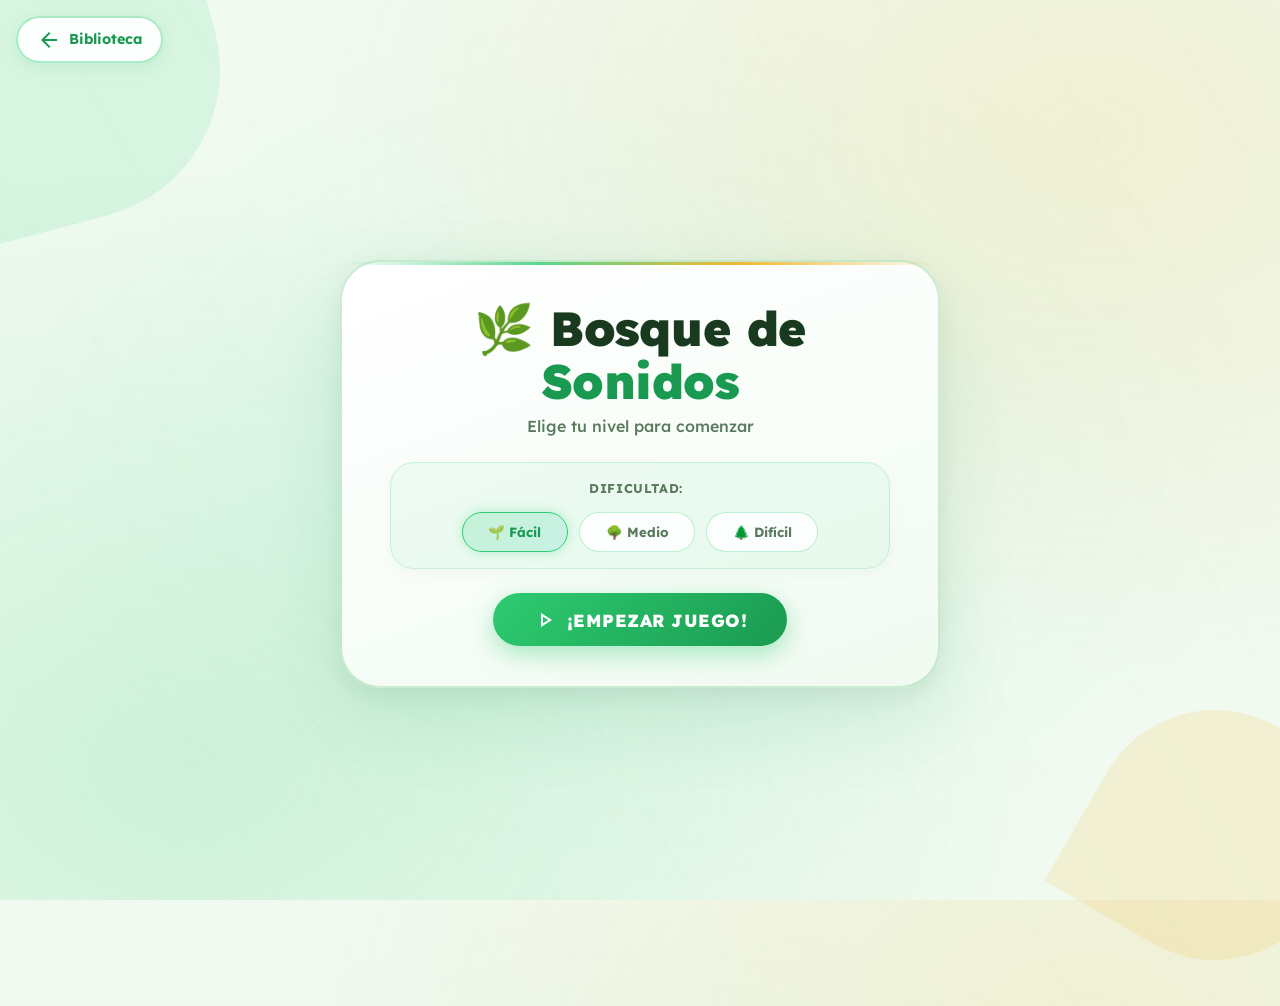
==== commit 0cac4671: "Mejoras de ui del minijuego del bosque" ====
--- a/forest/index.html
+++ b/forest/index.html
@@ -5,7 +5,7 @@
     <meta name="viewport" content="width=device-width, initial-scale=1.0" />
     <title>El Bosque de los Sonidos - EduPlay</title>
     <link
-      href="https://fonts.googleapis.com/css2?family=Lexend:wght@400;600;700;800&display=swap"
+      href="https://fonts.googleapis.com/css2?family=Lexend:wght@400;600;700;800;900&display=swap"
       rel="stylesheet"
     />
     <link
@@ -23,29 +23,42 @@
     </nav>
 
     <main class="game-surface">
-      <header>
-        <h1 class="display-lg">Bosque de Sonidos</h1>
-        <p class="headline-md instruction-text" id="status-text">
-          Elige tu nivel para comenzar
-        </p>
+      <!-- Header -->
+      <header class="forest-header">
+        <h1 class="display-lg">🌿 Bosque de<br /><span>Sonidos</span></h1>
+        <p class="headline-md" id="status-text">Elige tu nivel para comenzar</p>
       </header>
 
+      <!-- Stats Bar (oculto hasta que empieza el juego) -->
+      <div class="forest-stats hidden" id="stats-bar">
+        <div class="stat-chip highlight" id="chip-round">
+          <span class="material-symbols-outlined">music_note</span>
+          <span>Ronda <span id="round-display">1</span></span>
+        </div>
+        <div class="stat-chip" id="chip-seq">
+          <span class="material-symbols-outlined">queue_music</span>
+          <span>Secuencia: <span id="seq-display">0</span></span>
+        </div>
+      </div>
+
+      <!-- Setup de dificultad -->
       <div class="filters-container game-setup" id="setup-area">
         <span class="filter-label">Dificultad:</span>
         <button
           class="filter-btn difficulty-filter active-gold"
           data-diff="facil"
         >
-          Fácil
+          🌱 Fácil
         </button>
         <button class="filter-btn difficulty-filter" data-diff="medio">
-          Medio
+          🌳 Medio
         </button>
         <button class="filter-btn difficulty-filter" data-diff="dificil">
-          Difícil
+          🌲 Difícil
         </button>
       </div>
 
+      <!-- Tablero de animales -->
       <div class="animal-grid hidden" id="game-board">
         <button
           class="animal-pad"
@@ -69,33 +82,24 @@
         ></button>
       </div>
 
+      <!-- Controles -->
       <div class="controls">
         <button id="start-btn" class="btn btn-primary title-lg">
+          <span class="material-symbols-outlined">play_arrow</span>
           ¡Empezar Juego!
         </button>
 
-        <div
-          id="post-level-actions"
-          class="hidden"
-          style="
-            display: flex;
-            gap: 1rem;
-            justify-content: center;
-            flex-wrap: wrap;
-          "
-        >
+        <div id="post-level-actions" class="hidden">
           <button
             id="continue-btn"
             class="btn btn-success title-lg"
             style="margin-bottom: 0"
           >
-            Continuar
+            <span class="material-symbols-outlined">refresh</span>
+            Reintentar Ronda
           </button>
-          <button
-            id="restart-menu-btn"
-            class="btn filter-btn title-lg"
-            style="background: var(--surface-border)"
-          >
+          <button id="restart-menu-btn" class="btn filter-btn title-lg">
+            <span class="material-symbols-outlined">tune</span>
             Cambiar Dificultad
           </button>
         </div>
@@ -103,5 +107,37 @@
     </main>
 
     <script src="game.js"></script>
+    <script>
+      /* Mini-script para actualizar stats en tiempo real sin tocar game.js */
+      (function () {
+        const _origNextRound = window.__patchNextRound;
+        let round = 0;
+        const seqDisplay = document.getElementById("seq-display");
+        const roundDisplay = document.getElementById("round-display");
+        const statsBar = document.getElementById("stats-bar");
+
+        /* Observamos cambios al status-text para actualizar ronda/secuencia */
+        const observer = new MutationObserver(() => {
+          /* Si el juego está corriendo y hay secuencia, la leemos del DOM/contexto */
+        });
+
+        /* Exponemos helpers que game.js puede llamar opcionalmente */
+        window.forestUI = {
+          showStats() {
+            statsBar.classList.remove("hidden");
+          },
+          hideStats() {
+            statsBar.classList.add("hidden");
+          },
+          setRound(n) {
+            round = n;
+            if (roundDisplay) roundDisplay.textContent = n;
+          },
+          setSeqLen(n) {
+            if (seqDisplay) seqDisplay.textContent = n;
+          },
+        };
+      })();
+    </script>
   </body>
 </html>
--- a/forest/forest-style.css
+++ b/forest/forest-style.css
@@ -1,112 +1,433 @@
-/* Hereda fuentes y base de tu style.css */
-
+/* ===== EL BOSQUE DE LOS SONIDOS — ESTILOS ===== */
+
+/* Paleta del Bosque */
+:root {
+    --forest-bg: #f0faf0;
+    --forest-surface: #ffffff;
+    --forest-border: rgba(56, 180, 80, 0.25);
+    --forest-green: #2ecc71;
+    --forest-green-dark: #1a9a50;
+    --forest-green-glow: rgba(46, 204, 113, 0.3);
+    --forest-amber: #f0a500;
+    --forest-amber-dark: #c07c00;
+    --forest-teal: #00bfa5;
+    --forest-text: #1a3a20;
+    --forest-text-muted: #5a7a5e;
+    --forest-pole: #8B6914;
+
+    /* Colores de los pads */
+    --pad-amber:  #ffb74d;
+    --pad-green:  #81c784;
+    --pad-blue:   #64b5f6;
+    --pad-purple: #ba68c8;
+}
+
+/* --- Fondo con textura orgánica de bosque --- */
 .game-body {
-  display: flex;
-  justify-content: center;
-  align-items: center;
-  min-height: 100vh;
-  background-color: var(--bg-color); /* #f5f7f9 del root */
-  margin: 0;
-  overflow: hidden;
-  position: relative;
-}
-
-/* UI de Navegación */
+    background-color: var(--forest-bg);
+    background-image:
+        radial-gradient(ellipse at 15% 85%, rgba(46, 204, 113, 0.18) 0%, transparent 55%),
+        radial-gradient(ellipse at 85% 15%, rgba(240, 165, 0, 0.12) 0%, transparent 50%),
+        radial-gradient(ellipse at 50% 50%, rgba(0, 191, 165, 0.06) 0%, transparent 70%),
+        repeating-linear-gradient(
+            60deg,
+            transparent,
+            transparent 120px,
+            rgba(46, 204, 113, 0.03) 120px,
+            rgba(46, 204, 113, 0.03) 121px
+        );
+    display: flex;
+    justify-content: center;
+    align-items: center;
+    min-height: 100vh;
+    margin: 0;
+    overflow: hidden;
+    position: relative;
+}
+
+/* Hojas decorativas de fondo */
+.game-body::before,
+.game-body::after {
+    content: '';
+    position: absolute;
+    border-radius: 50% 0 50% 0;
+    opacity: 0.12;
+    pointer-events: none;
+}
+
+.game-body::before {
+    width: 300px;
+    height: 300px;
+    background: var(--forest-green);
+    top: -80px;
+    left: -80px;
+    transform: rotate(-15deg);
+}
+
+.game-body::after {
+    width: 250px;
+    height: 250px;
+    background: var(--forest-amber);
+    bottom: -60px;
+    right: -60px;
+    transform: rotate(30deg);
+}
+
+/* --- Navegación superior --- */
 .top-nav {
-  position: absolute;
-  top: 2rem;
-  left: 2rem;
-  z-index: 100;
+    position: fixed;
+    top: 1rem;
+    left: 1rem;
+    z-index: 110;
 }
 
 .btn-back {
-  display: inline-flex;
-  align-items: center;
-  gap: 0.5rem;
-  text-decoration: none;
-  color: var(--primary-blue);
-  font-weight: 700;
-  background-color: #ffffff;
-  padding: 0.8rem 1.5rem;
-  border-radius: 2rem;
-  box-shadow: 0 4px 15px rgba(0,0,0,0.05);
-  transition: transform 0.2s, box-shadow 0.2s;
+    display: inline-flex;
+    align-items: center;
+    gap: 0.5rem;
+    text-decoration: none;
+    color: var(--forest-green-dark);
+    font-weight: 700;
+    font-size: 0.9rem;
+    background-color: rgba(255, 255, 255, 0.92);
+    border: 2px solid rgba(46, 204, 113, 0.4);
+    padding: 0.6rem 1.2rem;
+    border-radius: 2rem;
+    box-shadow: 0 4px 15px rgba(46, 204, 113, 0.15);
+    transition: transform 0.2s, background-color 0.2s, border-color 0.2s, box-shadow 0.2s;
+    backdrop-filter: blur(8px);
 }
 
 .btn-back:hover {
-  transform: translateY(-2px);
-  box-shadow: 0 6px 20px rgba(0,0,0,0.1);
-}
-
-/* Mejora de Contraste en la Tarjeta Principal */
+    background-color: rgba(46, 204, 113, 0.12);
+    border-color: var(--forest-green);
+    transform: translateY(-2px);
+    box-shadow: 0 8px 20px rgba(46, 204, 113, 0.25);
+}
+
+/* --- Tarjeta principal --- */
 .game-surface {
-  background-color: #ffffff; /* Blanco puro para separar del fondo gris */
-  border: 4px solid var(--surface-light); /* Borde sutil */
-  border-radius: 3rem;
-  padding: 3rem;
-  box-shadow: 0px 20px 60px 0px rgba(44, 47, 49, 0.08); /* Sombra más pronunciada */
-  text-align: center;
-  max-width: 600px;
-  width: 90%;
-  display: flex;
-  flex-direction: column;
-  align-items: center;
-  z-index: 10;
-}
-
-.display-lg { font-size: 3rem; font-weight: 800; color: var(--primary-blue); line-height: 1.1; margin-bottom: 0.5rem;}
-.headline-md { font-size: 1.5rem; font-weight: 600; color: var(--text-main); margin-bottom: 2rem;}
-
+    background: linear-gradient(160deg, #ffffff 0%, #f7fdf8 60%, #f0faf0 100%);
+    border: 2px solid var(--forest-border);
+    box-shadow:
+        0 30px 80px rgba(26, 154, 80, 0.12),
+        0 8px 25px rgba(0, 0, 0, 0.06),
+        inset 0 1px 0 rgba(255, 255, 255, 0.9);
+    border-radius: 2.5rem;
+    padding: 2.5rem 3rem;
+    text-align: center;
+    max-width: 600px;
+    width: 90%;
+    display: flex;
+    flex-direction: column;
+    align-items: center;
+    z-index: 10;
+    position: relative;
+    margin: 5rem auto 2rem;
+}
+
+/* Línea decorativa superior */
+.game-surface::before {
+    content: '';
+    position: absolute;
+    top: 0; left: 0; right: 0;
+    height: 3px;
+    background: linear-gradient(90deg, transparent, var(--forest-green), var(--forest-amber), transparent);
+    border-radius: 2.5rem 2.5rem 0 0;
+    opacity: 0.8;
+}
+
+/* --- Header / Título --- */
+.forest-header {
+    margin-bottom: 1.5rem;
+}
+
+.display-lg {
+    font-size: clamp(2rem, 5vw, 3rem);
+    font-weight: 900;
+    color: var(--forest-text);
+    line-height: 1.1;
+    margin-bottom: 0.4rem;
+    letter-spacing: -0.5px;
+}
+
+.display-lg span {
+    color: var(--forest-green-dark);
+}
+
+.headline-md {
+    font-size: 1rem;
+    font-weight: 500;
+    color: var(--forest-text-muted);
+    transition: color 0.3s;
+}
+
+/* --- Stats Bar (Nivel y puntos) --- */
+.forest-stats {
+    display: flex;
+    gap: 0.6rem;
+    margin-bottom: 1.5rem;
+    flex-wrap: wrap;
+    justify-content: center;
+}
+
+.stat-chip {
+    display: inline-flex;
+    align-items: center;
+    gap: 0.4rem;
+    background: rgba(46, 204, 113, 0.08);
+    border: 1px solid rgba(46, 204, 113, 0.25);
+    padding: 0.45rem 1rem;
+    border-radius: 2rem;
+    font-size: 0.85rem;
+    font-weight: 700;
+    color: var(--forest-text-muted);
+    transition: all 0.3s;
+}
+
+.stat-chip .material-symbols-outlined {
+    font-size: 1rem;
+    font-variation-settings: 'FILL' 1;
+    color: var(--forest-green);
+}
+
+.stat-chip.highlight {
+    background: rgba(46, 204, 113, 0.15);
+    border-color: rgba(46, 204, 113, 0.4);
+    color: var(--forest-green-dark);
+}
+
+/* --- Área de Setup / Dificultad --- */
 .game-setup {
-  margin-bottom: 2rem;
-  justify-content: center;
-}
-
+    display: flex;
+    flex-wrap: wrap;
+    justify-content: center;
+    gap: 0.7rem;
+    margin-bottom: 1.5rem;
+    background: rgba(46, 204, 113, 0.06);
+    border: 1px solid rgba(46, 204, 113, 0.2);
+    border-radius: 1.5rem;
+    padding: 1rem 1.5rem;
+    width: 100%;
+}
+
+.game-setup .filter-label {
+    color: var(--forest-text-muted);
+    font-weight: 700;
+    font-size: 0.8rem;
+    letter-spacing: 0.05em;
+    text-transform: uppercase;
+    width: 100%;
+    text-align: center;
+    margin-bottom: 0.15rem;
+}
+
+.difficulty-filter {
+    background: rgba(255, 255, 255, 0.8) !important;
+    color: var(--forest-text-muted) !important;
+    border: 1.5px solid rgba(46, 204, 113, 0.3) !important;
+    font-weight: 700;
+    transition: all 0.25s ease;
+}
+
+.difficulty-filter:hover {
+    background: rgba(46, 204, 113, 0.12) !important;
+    color: var(--forest-green-dark) !important;
+    border-color: var(--forest-green) !important;
+    transform: translateY(-1px);
+}
+
+.active-gold {
+    background: linear-gradient(135deg, rgba(46, 204, 113, 0.2), rgba(0, 191, 165, 0.15)) !important;
+    color: var(--forest-green-dark) !important;
+    border: 1.5px solid var(--forest-green) !important;
+    box-shadow: 0 0 12px rgba(46, 204, 113, 0.3) !important;
+}
+
+/* --- Grid de Animales --- */
 .animal-grid {
-  display: grid;
-  grid-template-columns: repeat(2, 1fr);
-  gap: 2rem;
-  margin-bottom: 2rem;
-}
-
-/* Clase de utilidad para ocultar elementos fluidamente */
+    display: grid;
+    grid-template-columns: repeat(2, 1fr);
+    gap: 1.5rem;
+    margin-bottom: 1.5rem;
+}
+
+/* --- Pads de animales --- */
+.animal-pad {
+    background-color: var(--pad-color);
+    border: none;
+    border-radius: 9999px;
+    width: 110px;
+    height: 110px;
+    font-size: 4rem;
+    display: flex;
+    justify-content: center;
+    align-items: center;
+    cursor: pointer;
+    box-shadow:
+        0px 8px 20px rgba(0,0,0,0.1),
+        0px 3px 8px rgba(0,0,0,0.08),
+        inset 0 1px 0 rgba(255, 255, 255, 0.5);
+    transition: transform 0.2s cubic-bezier(0.34, 1.56, 0.64, 1), box-shadow 0.2s ease, filter 0.2s ease;
+    opacity: 0.85;
+    -webkit-tap-highlight-color: transparent;
+    user-select: none;
+    position: relative;
+}
+
+.animal-pad::after {
+    content: '';
+    position: absolute;
+    inset: 0;
+    border-radius: 9999px;
+    box-shadow: inset 0 -3px 0 rgba(0,0,0,0.12);
+}
+
+.animal-pad:nth-child(odd)  { transform: rotate(-3deg); }
+.animal-pad:nth-child(even) { transform: rotate(3deg); }
+
+.animal-pad:hover {
+    opacity: 1;
+    filter: brightness(1.08);
+}
+
+.animal-pad.active {
+    transform: scale(1.18) rotate(0deg) !important;
+    filter: brightness(1.25);
+    opacity: 1;
+    box-shadow:
+        0px 18px 35px rgba(0, 0, 0, 0.2),
+        0 0 0 4px rgba(255, 255, 255, 0.8),
+        0 0 25px rgba(46, 204, 113, 0.4);
+}
+
+/* --- Utilidades --- */
 .hidden {
-  display: none !important;
-}
-
-.animal-pad {
-  background-color: var(--pad-color);
-  border: none;
-  border-radius: 9999px; 
-  width: 120px;
-  height: 120px;
-  font-size: 4.5rem;
-  display: flex;
-  justify-content: center;
-  align-items: center;
-  cursor: pointer;
-  box-shadow: 0px 10px 30px rgba(0,0,0,0.08);
-  transition: transform 0.2s cubic-bezier(0.34, 1.56, 0.64, 1), filter 0.2s ease;
-  opacity: 0.8;
-  -webkit-tap-highlight-color: transparent;
-  user-select: none; /* Evita que se seleccione el texto (emoji) por accidente */
-}
-
-.animal-pad:nth-child(odd) { transform: rotate(-3deg); }
-.animal-pad:nth-child(even) { transform: rotate(3deg); }
-
-.animal-pad.active {
-  transform: scale(1.15) rotate(0deg);
-  filter: brightness(1.3);
-  opacity: 1;
-  box-shadow: 0px 20px 40px 0px rgba(44, 47, 49, 0.2);
-}
-
-.title-lg { font-size: 1.3rem; padding: 1rem 2.5rem; min-height: 56px; border-radius: 3rem;}
-
+    display: none !important;
+}
+
+/* --- Controles / Botones --- */
+.controls {
+    display: flex;
+    flex-direction: column;
+    align-items: center;
+    gap: 1rem;
+    width: 100%;
+}
+
+.title-lg {
+    font-size: 1.1rem;
+    padding: 0.9rem 2.5rem;
+    min-height: 52px;
+    border-radius: 3rem;
+}
+
+/* Botón principal verde bosque */
+#start-btn {
+    background: linear-gradient(135deg, var(--forest-green), var(--forest-green-dark));
+    color: white;
+    border: none;
+    box-shadow: 0 8px 25px rgba(46, 204, 113, 0.4);
+    transition: transform 0.2s, box-shadow 0.2s;
+}
+
+#start-btn:hover {
+    transform: translateY(-3px);
+    box-shadow: 0 12px 30px rgba(46, 204, 113, 0.55);
+}
+
+/* Botón de continuar/reintentar */
+#continue-btn {
+    background: linear-gradient(135deg, var(--forest-green), var(--forest-green-dark));
+    color: white;
+    border: none;
+    box-shadow: 0 8px 25px rgba(46, 204, 113, 0.35);
+}
+
+#restart-menu-btn {
+    background: transparent;
+    border: 2px solid rgba(46, 204, 113, 0.4) !important;
+    color: var(--forest-green-dark) !important;
+    box-shadow: none;
+}
+
+#restart-menu-btn:hover {
+    background: rgba(46, 204, 113, 0.08);
+    border-color: var(--forest-green) !important;
+}
+
+/* --- Post level actions --- */
+#post-level-actions {
+    display: flex;
+    gap: 0.8rem;
+    justify-content: center;
+    flex-wrap: wrap;
+}
+
+/* --- Panel de resultado (win/lose) --- */
+.result-overlay {
+    position: absolute;
+    inset: 0;
+    background: rgba(255, 255, 255, 0.88);
+    backdrop-filter: blur(10px);
+    border-radius: 2.5rem;
+    display: flex;
+    align-items: center;
+    justify-content: center;
+    z-index: 50;
+    animation: fadeIn 0.35s ease;
+}
+
+@keyframes fadeIn {
+    from { opacity: 0; transform: scale(0.97); }
+    to   { opacity: 1; transform: scale(1); }
+}
+
+/* --- Shake de error --- */
+@keyframes shake {
+    0%, 100% { transform: translateX(0); }
+    20% { transform: translateX(-6px); }
+    40% { transform: translateX(6px); }
+    60% { transform: translateX(-4px); }
+    80% { transform: translateX(4px); }
+}
+
+.shake {
+    animation: shake 0.35s ease;
+}
+
+/* --- Indicador de secuencia (nivel) --- */
+.level-badge {
+    display: inline-flex;
+    align-items: center;
+    gap: 0.4rem;
+    background: rgba(46, 204, 113, 0.12);
+    border: 1px solid rgba(46, 204, 113, 0.3);
+    color: var(--forest-green-dark);
+    font-size: 0.8rem;
+    font-weight: 800;
+    padding: 0.35rem 0.9rem;
+    border-radius: 1rem;
+    text-transform: uppercase;
+    letter-spacing: 0.5px;
+    margin-bottom: 1rem;
+}
+
+/* --- Responsive --- */
 @media (max-width: 600px) {
-  .top-nav { top: 1rem; left: 1rem; }
-  .btn-back { padding: 0.5rem 1rem; font-size: 0.9rem; }
-  .game-surface { padding: 2rem; margin-top: 3rem; }
-  .animal-pad { width: 90px; height: 90px; font-size: 3.5rem; }
+    .top-nav { top: 0.75rem; left: 0.75rem; }
+    .btn-back { padding: 0.5rem 1rem; font-size: 0.85rem; }
+
+    .game-surface {
+        padding: 2rem 1.5rem;
+        margin-top: 5rem;
+        border-radius: 2rem;
+        width: 95%;
+    }
+
+    .animal-pad { width: 85px; height: 85px; font-size: 3rem; }
+    .animal-grid { gap: 1.2rem; }
+
+    .forest-stats { gap: 0.5rem; }
+    .stat-chip { font-size: 0.78rem; padding: 0.35rem 0.75rem; }
 }
